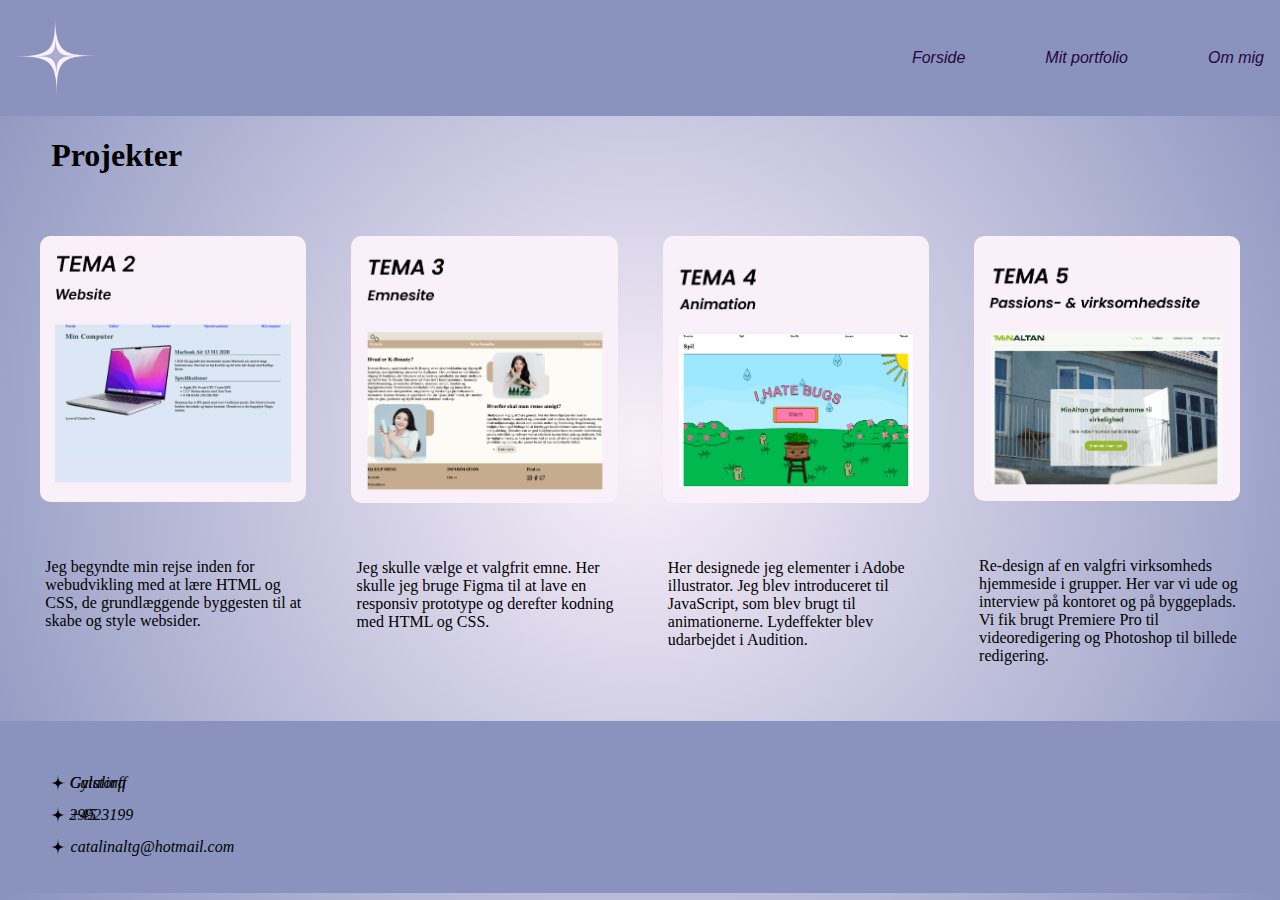
==== mit_portfolio.html @ 74474fa0 "portfolio" ====
<!DOCTYPE html>
<html lang="en">
  <head>
    <meta charset="UTF-8" />
    <meta name="viewport" content="width=device-width, initial-scale=1.0" />
    <title>Mit portfolio</title>
    <link rel="stylesheet" href="css/layout.css" />
    <link rel="stylesheet" href="css/style.css" />
  </head>
  <body>
    <header>
      <nav class="navbar">
        <a href="index.html"
          ><img src="img/logo.svg" alt="logo" class="nav-logo"
        /></a>
        <ul class="nav-menu">
          <li class="nav-item">
            <a href="index.html" class="nav-link" id="active">Forside</a>
          </li>
          <li class="nav-item">
            <a href="mit_portfolio.html" class="nav-link">Mit portfolio</a>
          </li>
          <li class="nav-item">
            <a href="om_mig.html" class="nav-link">Om mig</a>
          </li>
        </ul>
        <div class="hamburger">
          <span class="bar"></span>
          <span class="bar"></span>
          <span class="bar"></span>
        </div>
      </nav>
    </header>
    <h1>Projekter</h1>
    <div class="tema-galleri">
      <div class="item">
        <img src="img/tema2.png" alt="tema2" />
        <div class="text">
          <p>
            Jeg begyndte min rejse inden for webudvikling med at lære HTML og
            CSS, de grundlæggende byggesten til at skabe og style websider.
          </p>
        </div>
      </div>
      <div class="item">
        <img src="img/tema3.png" alt="tema3" />
        <div class="text">
          <p>
            Jeg skulle vælge et valgfrit emne. Her skulle jeg bruge Figma til at
            lave en responsiv prototype og derefter kodning med HTML og CSS.
          </p>
        </div>
      </div>
      <div class="item">
        <img src="img/tema4.png" alt="tema4" />
        <div class="text">
          <p>
            Her designede jeg elementer i Adobe illustrator. Jeg blev
            introduceret til JavaScript, som blev brugt til animationerne.
            Lydeffekter blev udarbejdet i Audition.
          </p>
        </div>
      </div>
      <div class="item">
        <img src="img/tema5.png" alt="tema5" />
        <div class="text">
          <p>
            Re-design af en valgfri virksomheds hjemmeside i grupper. Her var vi
            ude og interview på kontoret og på byggeplads. Vi fik brugt Premiere
            Pro til videoredigering og Photoshop til billede redigering.
          </p>
        </div>
      </div>
    </div>
    <footer>
      <section id="footer">
        <div class="kontakt-boks">
          <div class="kontakt-info">
            <img src="img/black_star.svg" alt="star" />
            <p>Catalina Gylstorff</p>
          </div>
          <div class="kontakt-info">
            <img src="img/black_star.svg" alt="star" />
            <p>+45 29923199</p>
          </div>
          <div class="kontakt-info">
            <img src="img/black_star.svg" alt="star" />
            <p>catalinaltg@hotmail.com</p>
          </div>
        </div>
      </section>
    </footer>
    <script src="js/burger.js"></script>
  </body>
</html>
---- css/layout.css ----
li {
  list-style: none;
}
a {
  text-decoration: none;
}

.navbar {
  display: flex;
  justify-content: space-between;
  align-items: center;
  padding: 1em;
  font-family: "Poppins", sans-serif;
  font-weight: 50;
  font-style: italic;
  background-color: #8993be;
}

/*p {
  font-family: "Poppins", sans-serif;
  font-weight: 100;
  font-style: italic;
}*/

.bar {
  display: block;
  width: 25px;
  height: 3px;
  margin: 5px auto;
  transition: all 0.5s ease-in-out;
  background-color: black;
}

.nav-menu {
  display: flex;
  justify-content: space-between;
  align-items: center;
  z-index: 1000;
}

.nav-item {
  margin-left: 5rem;
}

.nav-link {
  font-size: 1rem;
  font-weight: 300;
  color: #25063c;
}

.nav-link:hover {
  color: #faf0fa;
}

.nav-logo {
  width: 5em;
  height: auto;
}
.hamburger {
  display: none;
}

.skills-galleri {
  align-items: flex-start;
  background-color: #faf0fa;
}

.tema-galleri {
  display: grid;
  grid-template-columns: repeat(auto-fit, minmax(300px, 1fr));
  padding: 20px;
  gap: 5px;
}

.item {
  display: flex;
  flex-direction: column;
}

.item img {
  max-width: 100%;
  height: auto;
  border-radius: 10%;
  padding: 20px;
}
.item .text {
  padding: 20px;
}

@media screen and (min-width: 450px) {
  .galleri-boks img {
    width: 10%;
  }
}
.js {
  width: 7%;
}

@media (max-width: 800px) {
  .nav-menu {
    position: fixed;
    left: 100%;
    top: 5rem;
    flex-direction: column;
    background-color: #8993be;
    width: 100%;
    border-radius: 10px;
    text-align: center;
    transition: 0.5s;
    box-shadow: 0 10px 27px rgba(0, 0, 0, 0.05);
  }

  .nav-menu.active {
    left: 0;
  }

  .nav-item {
    margin: 2.5rem 0;
  }

  .hamburger {
    display: block;
    cursor: pointer;
  }

  .hamburger.active .bar:nth-child(2) {
    opacity: 0;
  }

  .hamburger.active .bar:nth-child(1) {
    transform: translate(0, 8px) rotate(45deg);
  }

  .hamburger.active .bar:nth-child(3) {
    transform: translate(0, -8px) rotate(-45deg);
  }

  main {
    margin: 20px;
  }
}
---- css/style.css ----
body,
html {
  height: 100%;
  margin: 0;
  background: radial-gradient(circle, #faf0fa, #8993be);
}

h1 {
  font-family: "Poppins";
  font-size: 2rem;
  margin-left: 4%;
}

footer {
  background-color: #8993be;
  display: flex;
  flex-direction: column;
  padding-top: 1em;
  p {
    font-family: "Poppins";
    font-style: italic;
    font-size: 1rem;
    font-weight: 300;
  }
}
.kontakt-info {
  display: flex;
  flex-direction: row;
  gap: 1px;
  align-items: center;
  font-family: itali;
}
.kontakt-boks {
  display: flex;
  flex-direction: column;
  align-items: flex-start;
  padding: 30px 50px;
  line-height: 0;
}
.kontakt-info img {
  height: 16px;
  width: 16px;
}

.dummy img {
  height: 500px;
  width: 500px;
  padding-left: 25%;
  padding-top: 10%;
}

p {
  font-family: "Poppins";
  font-size: 1rem;
  font-weight: 200%;
  margin-left: 2%;
}
/*img {
  height: 500px;
  width: 500px;
  padding-left: 20%;
  padding-top: 20%;
}*/
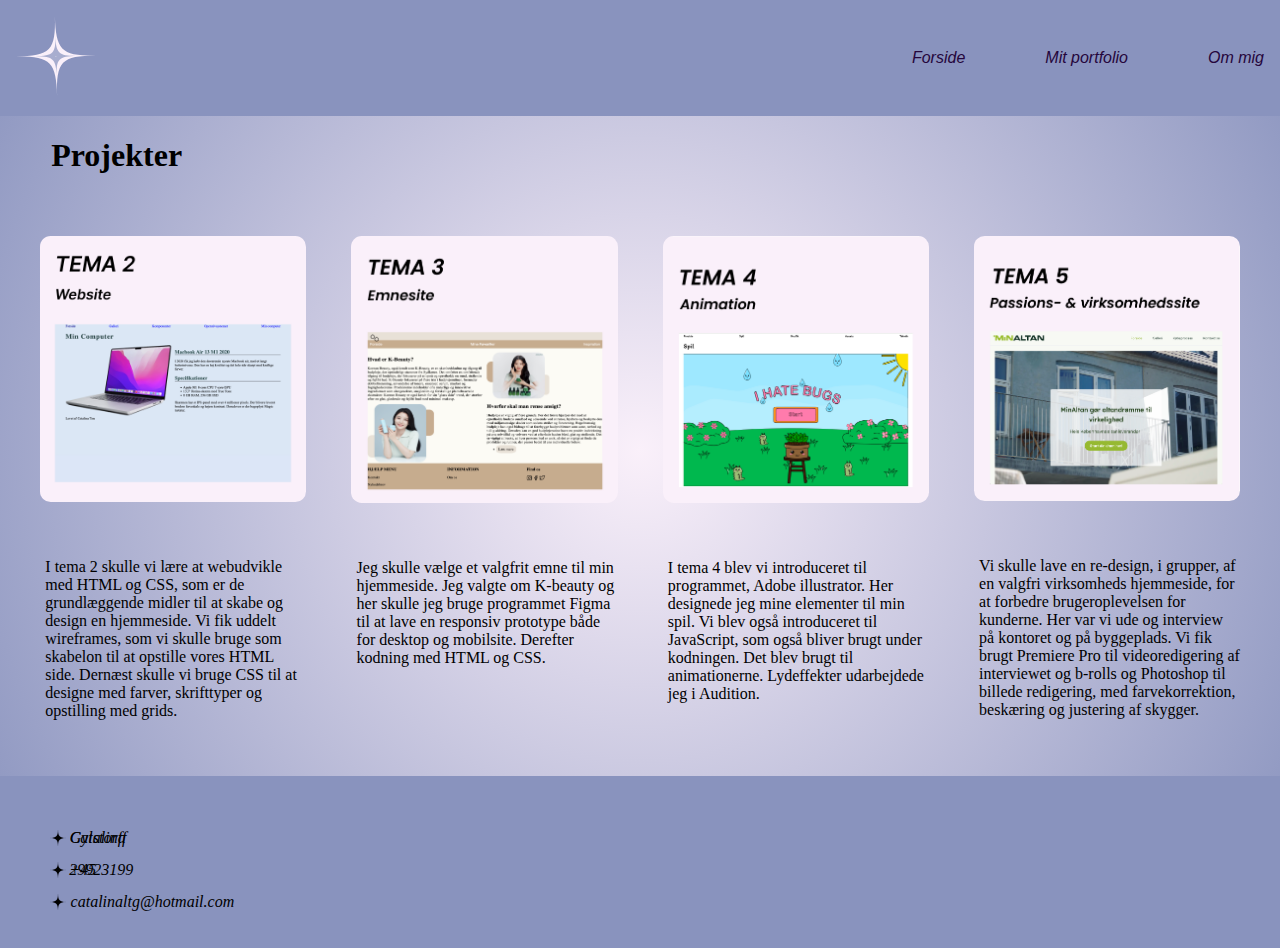
==== commit a5549625: "temaer" ====
--- a/mit_portfolio.html
+++ b/mit_portfolio.html
@@ -37,8 +37,11 @@
         <img src="img/tema2.png" alt="tema2" />
         <div class="text">
           <p>
-            Jeg begyndte min rejse inden for webudvikling med at lære HTML og
-            CSS, de grundlæggende byggesten til at skabe og style websider.
+            I tema 2 skulle vi lære at webudvikle med HTML og CSS, som er de
+            grundlæggende midler til at skabe og design en hjemmeside. Vi fik
+            uddelt wireframes, som vi skulle bruge som skabelon til at opstille
+            vores HTML side. Dernæst skulle vi bruge CSS til at designe med
+            farver, skrifttyper og opstilling med grids.
           </p>
         </div>
       </div>
@@ -46,8 +49,10 @@
         <img src="img/tema3.png" alt="tema3" />
         <div class="text">
           <p>
-            Jeg skulle vælge et valgfrit emne. Her skulle jeg bruge Figma til at
-            lave en responsiv prototype og derefter kodning med HTML og CSS.
+            Jeg skulle vælge et valgfrit emne til min hjemmeside. Jeg valgte om
+            K-beauty og her skulle jeg bruge programmet Figma til at lave en
+            responsiv prototype både for desktop og mobilsite. Derefter kodning
+            med HTML og CSS.
           </p>
         </div>
       </div>
@@ -55,9 +60,10 @@
         <img src="img/tema4.png" alt="tema4" />
         <div class="text">
           <p>
-            Her designede jeg elementer i Adobe illustrator. Jeg blev
-            introduceret til JavaScript, som blev brugt til animationerne.
-            Lydeffekter blev udarbejdet i Audition.
+            I tema 4 blev vi introduceret til programmet, Adobe illustrator. Her
+            designede jeg mine elementer til min spil. Vi blev også introduceret
+            til JavaScript, som også bliver brugt under kodningen. Det blev
+            brugt til animationerne. Lydeffekter udarbejdede jeg i Audition.
           </p>
         </div>
       </div>
@@ -65,9 +71,12 @@
         <img src="img/tema5.png" alt="tema5" />
         <div class="text">
           <p>
-            Re-design af en valgfri virksomheds hjemmeside i grupper. Her var vi
-            ude og interview på kontoret og på byggeplads. Vi fik brugt Premiere
-            Pro til videoredigering og Photoshop til billede redigering.
+            Vi skulle lave en re-design, i grupper, af en valgfri virksomheds
+            hjemmeside, for at forbedre brugeroplevelsen for kunderne. Her var
+            vi ude og interview på kontoret og på byggeplads. Vi fik brugt
+            Premiere Pro til videoredigering af interviewet og b-rolls og
+            Photoshop til billede redigering, med farvekorrektion, beskæring og
+            justering af skygger.
           </p>
         </div>
       </div>
--- a/css/style.css
+++ b/css/style.css
@@ -16,20 +16,19 @@
   display: flex;
   flex-direction: column;
   padding-top: 1em;
-  p {
-    font-family: "Poppins";
-    font-style: italic;
-    font-size: 1rem;
-    font-weight: 300;
-  }
 }
+
 .kontakt-info {
   display: flex;
   flex-direction: row;
   gap: 1px;
   align-items: center;
-  font-family: itali;
+  font-family: "Poppins";
+  font-style: italic;
+  font-size: 1rem;
+  font-weight: 300;
 }
+
 .kontakt-boks {
   display: flex;
   flex-direction: column;
@@ -52,7 +51,7 @@
 p {
   font-family: "Poppins";
   font-size: 1rem;
-  font-weight: 200%;
+  font-weight: 350;
   margin-left: 2%;
 }
 /*img {
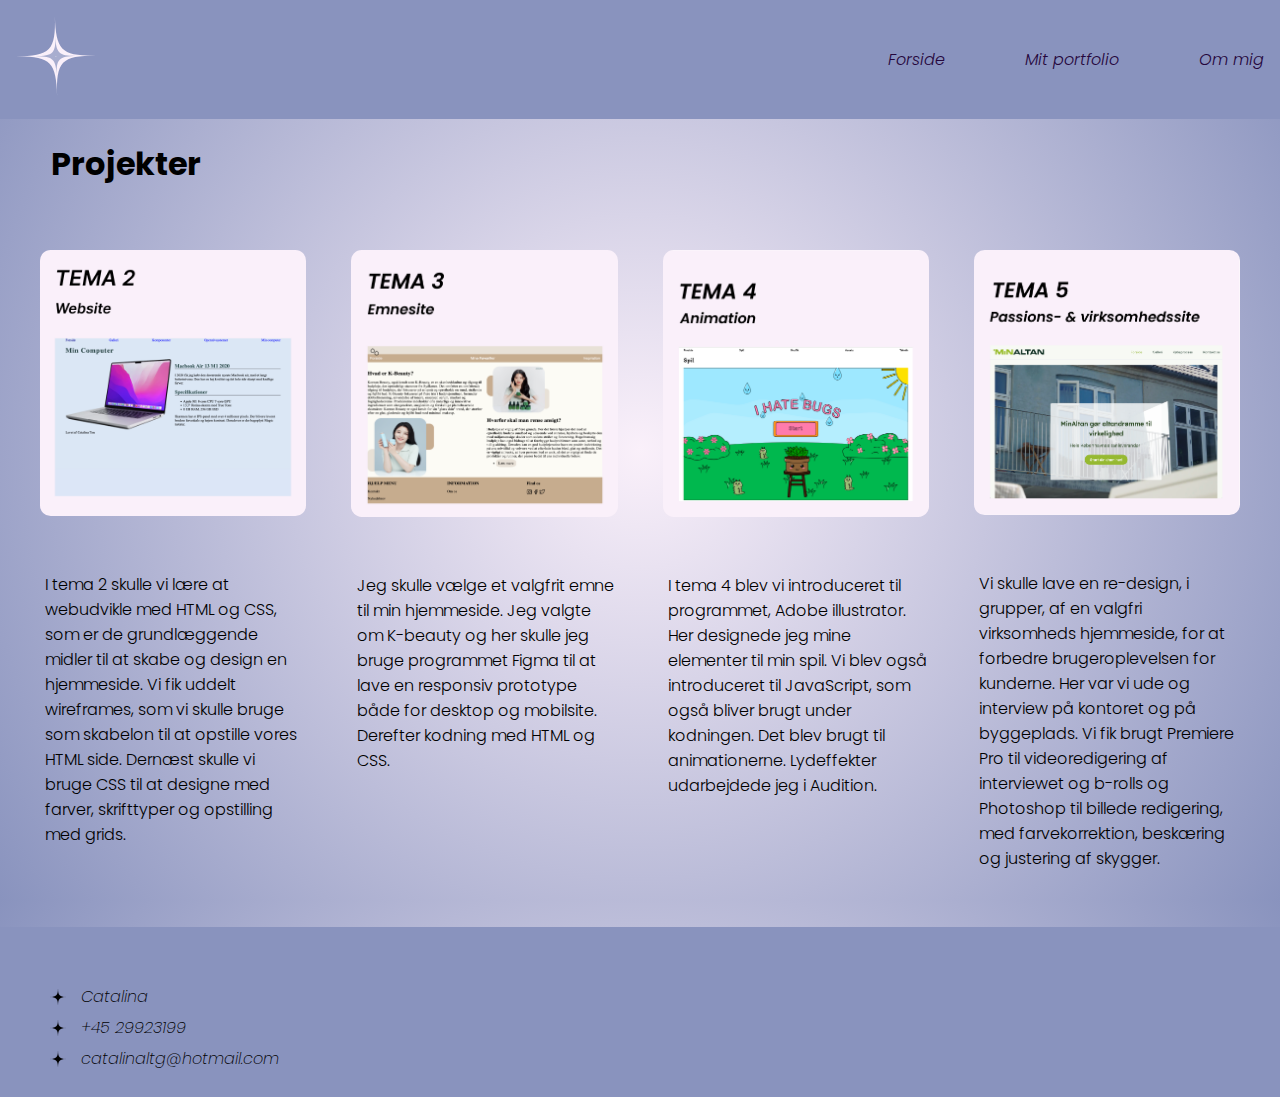
==== commit dc471f7d: "footer" ====
--- a/mit_portfolio.html
+++ b/mit_portfolio.html
@@ -6,6 +6,12 @@
     <title>Mit portfolio</title>
     <link rel="stylesheet" href="css/layout.css" />
     <link rel="stylesheet" href="css/style.css" />
+    <link rel="preconnect" href="https://fonts.googleapis.com" />
+    <link rel="preconnect" href="https://fonts.gstatic.com" crossorigin />
+    <link
+      href="https://fonts.googleapis.com/css2?family=Poppins:ital,wght@0,100;0,200;0,300;0,400;0,500;0,600;0,700;0,800;0,900;1,100;1,200;1,300;1,400;1,500;1,600;1,700;1,800;1,900&display=swap"
+      rel="stylesheet"
+    />
   </head>
   <body>
     <header>
@@ -86,7 +92,7 @@
         <div class="kontakt-boks">
           <div class="kontakt-info">
             <img src="img/black_star.svg" alt="star" />
-            <p>Catalina Gylstorff</p>
+            <p>Catalina</p>
           </div>
           <div class="kontakt-info">
             <img src="img/black_star.svg" alt="star" />
--- a/css/style.css
+++ b/css/style.css
@@ -15,27 +15,34 @@
   background-color: #8993be;
   display: flex;
   flex-direction: column;
-  padding-top: 1em;
+  padding-top: 2em;
 }
 
 .kontakt-info {
   display: flex;
   flex-direction: row;
-  gap: 1px;
+  gap: 10px;
   align-items: center;
-  font-family: "Poppins";
-  font-style: italic;
-  font-size: 1rem;
-  font-weight: 300;
 }
 
 .kontakt-boks {
   display: flex;
   flex-direction: column;
   align-items: flex-start;
+  row-gap: 15px;
   padding: 30px 50px;
   line-height: 0;
 }
+
+.kontakt-info p {
+  padding: 5px;
+  font-family: "Poppins";
+  font-style: italic;
+  font-size: 1rem;
+  font-weight: 200;
+  margin: 0;
+}
+
 .kontakt-info img {
   height: 16px;
   width: 16px;
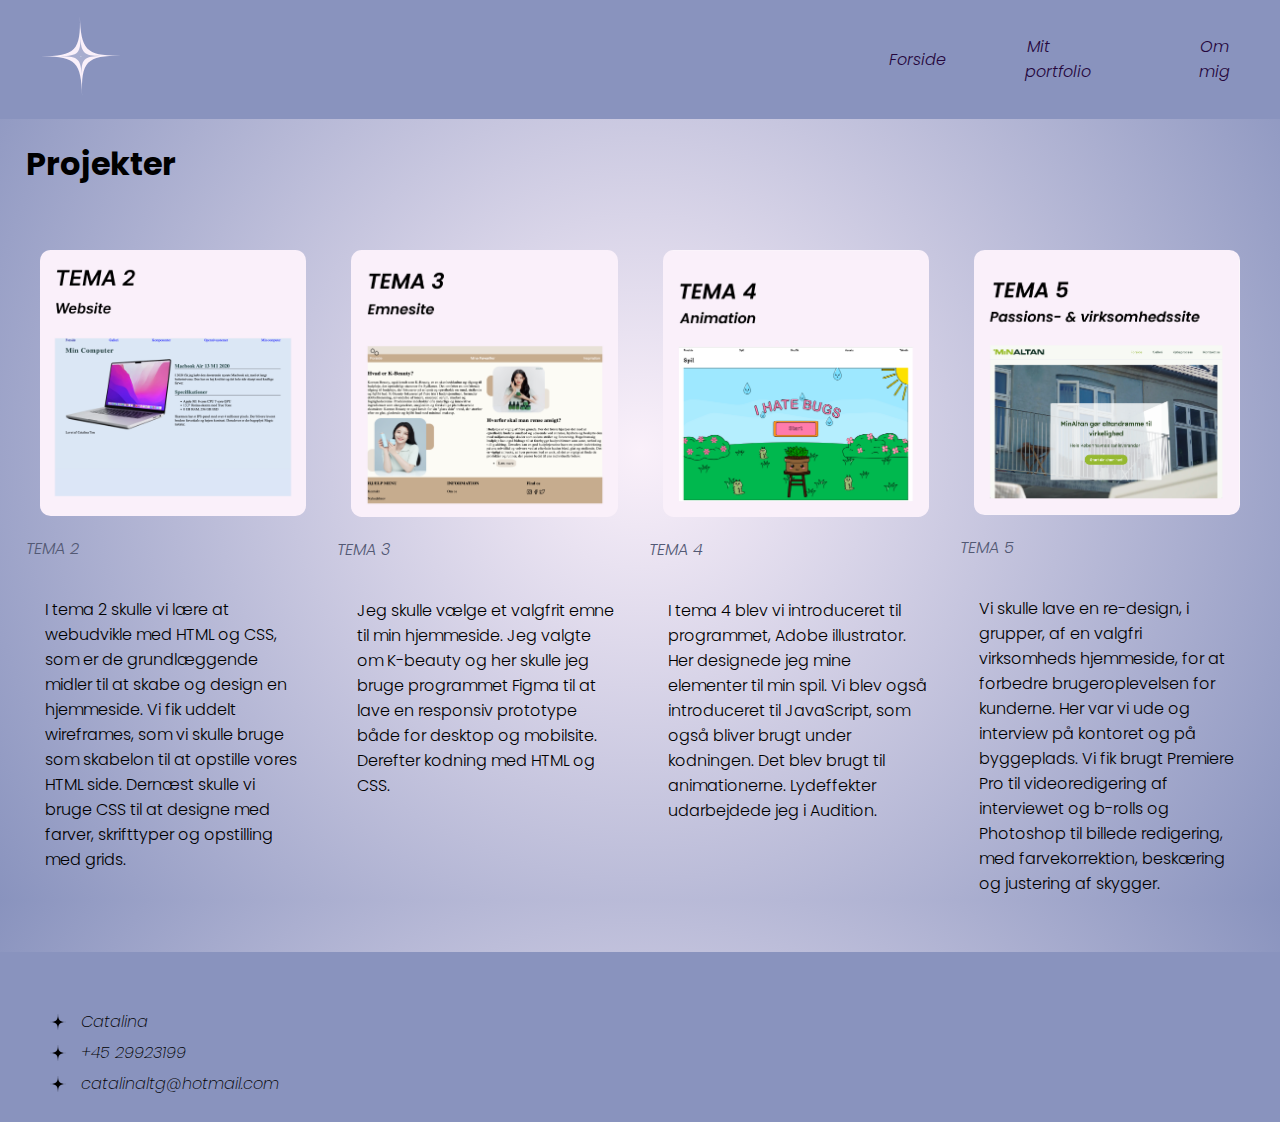
==== commit 8f091842: "portfolio" ====
--- a/mit_portfolio.html
+++ b/mit_portfolio.html
@@ -41,6 +41,7 @@
     <div class="tema-galleri">
       <div class="item">
         <img src="img/tema2.png" alt="tema2" />
+        <a href="https://sunshinedesign.dk/keammd/website/">TEMA 2</a>
         <div class="text">
           <p>
             I tema 2 skulle vi lære at webudvikle med HTML og CSS, som er de
@@ -53,6 +54,7 @@
       </div>
       <div class="item">
         <img src="img/tema3.png" alt="tema3" />
+        <a href="https://sunshinedesign.dk/keammd/emnesite/">TEMA 3</a>
         <div class="text">
           <p>
             Jeg skulle vælge et valgfrit emne til min hjemmeside. Jeg valgte om
@@ -64,6 +66,10 @@
       </div>
       <div class="item">
         <img src="img/tema4.png" alt="tema4" />
+        <a
+          href="https://sunshinedesign.dk/keammd/T4_animation/website/index.html"
+          >TEMA 4</a
+        >
         <div class="text">
           <p>
             I tema 4 blev vi introduceret til programmet, Adobe illustrator. Her
@@ -75,6 +81,10 @@
       </div>
       <div class="item">
         <img src="img/tema5.png" alt="tema5" />
+        <a
+          href="https://sunshinedesign.dk//keammd/T5_indhold/Virksomhedssite/index.html"
+          >TEMA 5</a
+        >
         <div class="text">
           <p>
             Vi skulle lave en re-design, i grupper, af en valgfri virksomheds
--- a/css/layout.css
+++ b/css/layout.css
@@ -3,6 +3,15 @@
 }
 a {
   text-decoration: none;
+  color: #535974;
+  padding: 0em;
+  font-family: "Poppins", sans-serif;
+  font-weight: 300;
+  font-style: italic;
+  padding-left: 2%;
+}
+a:hover {
+  color: #faf0fa;
 }
 
 .navbar {
@@ -15,12 +24,6 @@
   font-style: italic;
   background-color: #8993be;
 }
-
-/*p {
-  font-family: "Poppins", sans-serif;
-  font-weight: 100;
-  font-style: italic;
-}*/
 
 .bar {
   display: block;
@@ -60,9 +63,35 @@
   display: none;
 }
 
+.grid_1-1 {
+  display: grid;
+  grid-template-columns: 1fr 1fr;
+  gap: 1em;
+}
+.ommig-container {
+  display: flex;
+  flex-direction: column;
+  gap: 20px;
+  padding: 25px 50px;
+}
+
 .skills-galleri {
   align-items: flex-start;
   background-color: #faf0fa;
+  padding-bottom: 10px;
+}
+
+.galleri-boks {
+  display: flex;
+}
+
+.adobe-png {
+  margin: 19px;
+  display: flex;
+  flex-direction: row;
+  gap: 35px;
+  align-items: center;
+  width: 69%;
 }
 
 .tema-galleri {
@@ -139,3 +168,27 @@
     margin: 20px;
   }
 }
+@media screen and (min-width: 600px) {
+  #ommig-indhold {
+    display: flex;
+    justify-content: space-between;
+    gap: 50px;
+    padding: 50px;
+  }
+}
+@media screen and (min-width: 600px) {
+  #ommig-indhold-tekst {
+    display: flex;
+    flex-direction: column;
+    gap: 50px;
+  }
+}
+
+@media screen and (min-width: 600px) {
+  #ommig-indhold {
+    display: flex;
+    justify-content: space-between;
+    gap: 50px;
+    padding: 50px;
+  }
+}
--- a/css/style.css
+++ b/css/style.css
@@ -8,9 +8,49 @@
 h1 {
   font-family: "Poppins";
   font-size: 2rem;
-  margin-left: 4%;
+  margin-left: 2%;
 }
 
+.cv {
+  margin-left: 4%;
+  margin-bottom: 10%;
+}
+
+h4 {
+  font-family: "Poppins";
+  font-size: 1rem;
+  margin-left: 2%;
+}
+
+.forside h1 {
+  font-family: "Poppins";
+  font-size: 2rem;
+  display: flex;
+  padding-top: 2%;
+  align-items: center;
+}
+
+.forside img {
+  display: flex;
+  width: 60%;
+  margin-left: auto;
+  margin-right: auto;
+  padding-top: 5%;
+  padding-bottom: 20%;
+}
+
+h2 {
+  font-family: "Poppins";
+  font-size: 2rem;
+  margin-left: 2%;
+}
+.ommig-billede img {
+  width: 100%;
+  border-radius: 20px;
+}
+.ommig-billede {
+  padding: 50px 50px 0 50px;
+}
 footer {
   background-color: #8993be;
   display: flex;
@@ -48,13 +88,6 @@
   width: 16px;
 }
 
-.dummy img {
-  height: 500px;
-  width: 500px;
-  padding-left: 25%;
-  padding-top: 10%;
-}
-
 p {
   font-family: "Poppins";
   font-size: 1rem;
